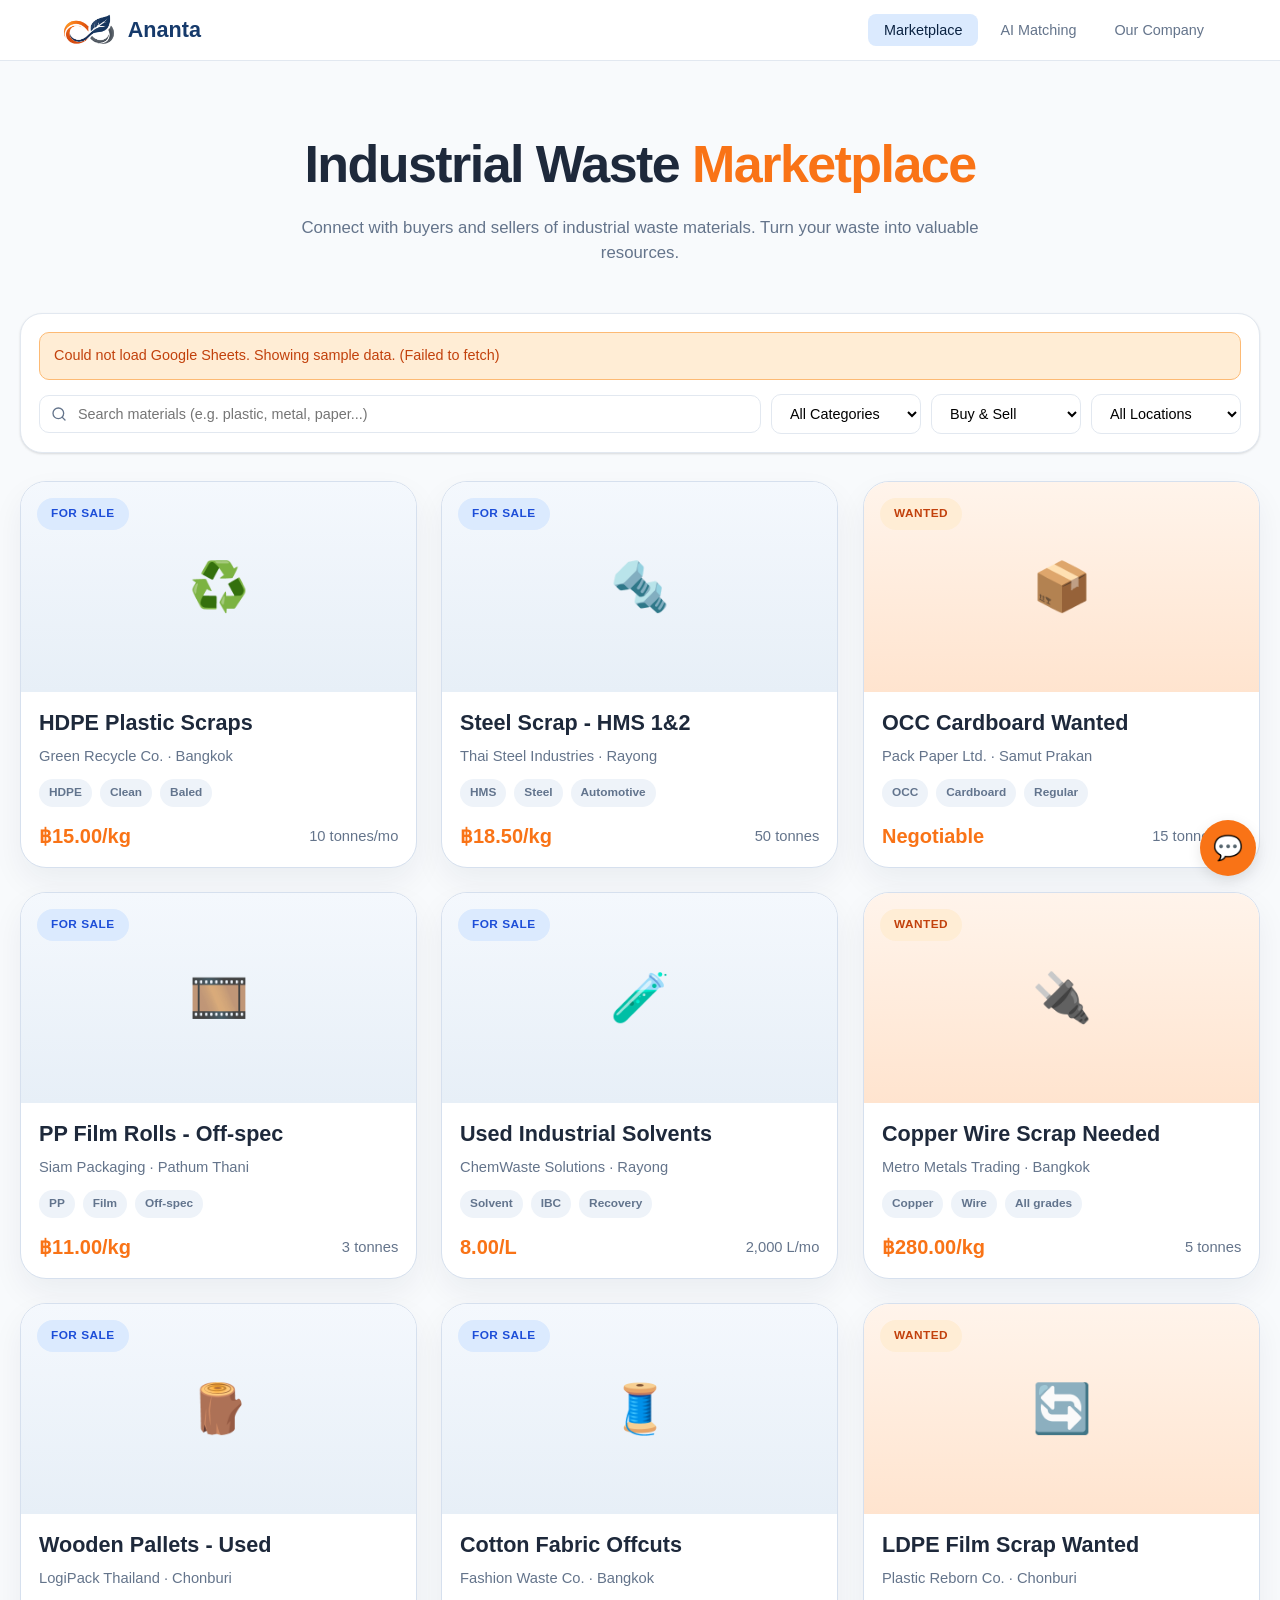
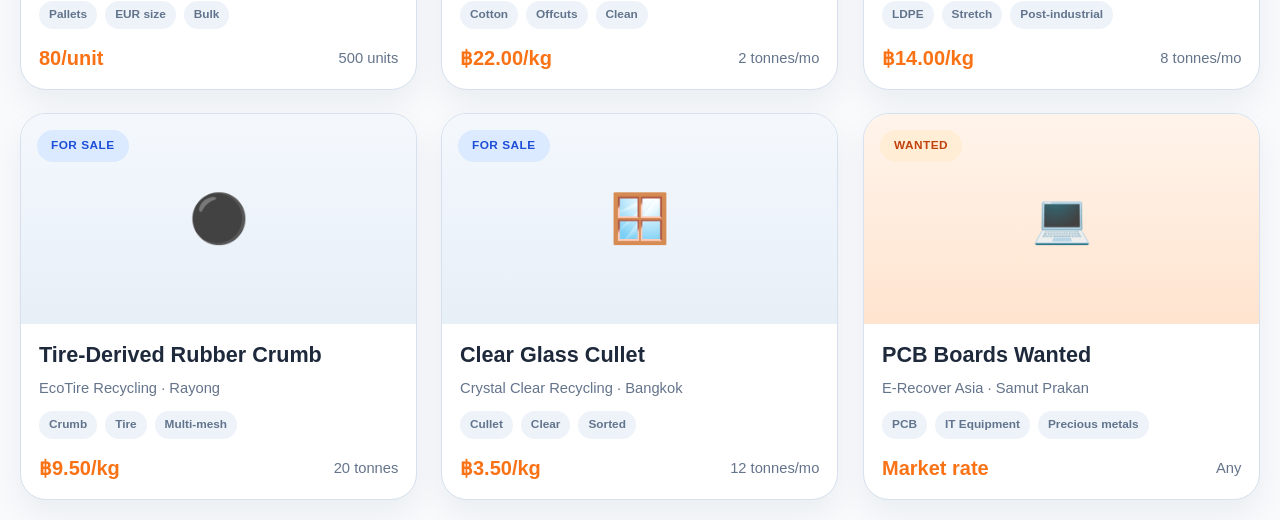
==== index.html @ e64e761b "Add files via upload" ====
<!DOCTYPE html>
<html lang="en">
<head>
<meta charset="UTF-8">
<meta name="viewport" content="width=device-width, initial-scale=1.0">
<title>Ananta — Industrial Waste Marketplace</title>
<style>
  :root {
    --primary: #163a6b;
    --primary-dark: #0b2342;
    --primary-light: #dbeafe;
    --accent: #f97316;
    --accent-dark: #c2410c;
    --accent-light: #ffedd5;
    --bg: #f8fafc;
    --card-bg: #ffffff;
    --text: #1e293b;
    --text-light: #64748b;
    --border: #e2e8f0;
    --radius: 10px;
    --shadow: 0 1px 3px rgba(0,0,0,.08), 0 1px 2px rgba(0,0,0,.06);
    --shadow-lg: 0 4px 14px rgba(0,0,0,.1);
  }
  *, *::before, *::after { box-sizing: border-box; margin: 0; padding: 0; }
  body { font-family: -apple-system, BlinkMacSystemFont, 'Segoe UI', Roboto, sans-serif; background: var(--bg); color: var(--text); line-height: 1.5; }

  /* NAV */
  nav { background: #fff; border-bottom: 1px solid var(--border); position: sticky; top: 0; z-index: 100; }
  .nav-inner { max-width: 1200px; margin: auto; display: flex; align-items: center; justify-content: space-between; padding: 0 20px; height: 60px; }
  .logo { cursor: pointer; display: flex; align-items: center; gap: 10px; color: var(--primary); }
  .logo img { height: 40px; width: auto; display: block; }
  .logo span { font-weight: 800; font-size: 1.35rem; line-height: 1; }
  .nav-links { display: flex; gap: 6px; }
  .nav-links button { background: none; border: none; padding: 8px 16px; font-size: .9rem; cursor: pointer; border-radius: 8px; color: var(--text-light); font-weight: 500; transition: background .2s, color .2s; }
  .nav-links button:hover, .nav-links button.active { background: var(--primary-light); color: var(--primary-dark); }
  .btn { padding: 8px 18px; border-radius: 8px; border: none; cursor: pointer; font-size: .875rem; font-weight: 600; transition: background .2s; }
  .btn-outline { background: #fff; border: 1.5px solid var(--primary); color: var(--primary); }
  .btn-outline:hover { background: var(--primary-light); }
  .btn-primary { background: var(--accent); color: #fff; }
  .btn-primary:hover { background: var(--accent-dark); }
  .btn-sm { padding: 6px 14px; font-size: .8rem; }

  /* PAGES */
  .page { display: none; max-width: 1200px; margin: auto; padding: 20px; }
  .page.active { display: block; }
  #page-marketplace, #page-detail { max-width: 1360px; }

  /* HERO */
  .hero { padding: 44px 0 24px; }
  .hero h1 { font-size: 3.25rem; font-weight: 800; margin-bottom: 12px; text-align: center; letter-spacing: -.03em; }
  .hero h1 span { color: var(--accent); }
  .hero p { color: var(--text-light); max-width: 720px; margin: 0 auto 24px; font-size: 1.05rem; text-align: center; }
  /* FILTERS */
  .filters { display: flex; gap: 10px; flex-wrap: wrap; margin-bottom: 28px; align-items: center; padding: 18px; background: #fff; border: 1px solid var(--border); border-radius: 22px; box-shadow: var(--shadow); }
  .search-box { flex: 1; min-width: 220px; position: relative; }
  .search-box input { width: 100%; padding: 10px 14px 10px 38px; border: 1.5px solid var(--border); border-radius: var(--radius); font-size: .9rem; outline: none; transition: border-color .2s; }
  .search-box input:focus { border-color: var(--primary); }
  .search-box svg { position: absolute; left: 12px; top: 50%; transform: translateY(-50%); color: var(--text-light); width: 16px; height: 16px; }
  .filter-select { padding: 10px 14px; border: 1.5px solid var(--border); border-radius: var(--radius); font-size: .9rem; outline: none; background: #fff; cursor: pointer; min-width: 150px; }
  .filter-select:focus { border-color: var(--primary); }

  /* LISTINGS GRID */
  .listings-grid { display: grid; grid-template-columns: repeat(auto-fill, minmax(320px, 1fr)); gap: 24px; }
  .listing-card { background: var(--card-bg); border: 1px solid #d6e0ee; border-radius: 26px; overflow: hidden; transition: box-shadow .25s, transform .25s, border-color .25s; cursor: pointer; contain: layout style paint; box-shadow: 0 14px 32px rgba(11,35,66,.06); }
  .listing-card:hover { box-shadow: 0 22px 48px rgba(11,35,66,.12); transform: translateY(-4px); border-color: #bfd2ea; }
  .card-img { height: 210px; background: linear-gradient(180deg, #f4f8fd, #eaf1f8); display: flex; align-items: center; justify-content: center; font-size: 3rem; position: relative; }
  .card-badge { position: absolute; top: 16px; left: 16px; padding: 7px 14px; border-radius: 999px; font-size: .74rem; font-weight: 800; letter-spacing: .04em; text-transform: uppercase; }
  .badge-sell { background: #dbeafe; color: #1d4ed8; }
  .badge-buy { background: var(--accent-light); color: var(--accent-dark); }
  .card-body { padding: 18px 18px 16px; }
  .card-body h3 { font-size: 1.35rem; font-weight: 800; margin-bottom: 8px; line-height: 1.25; }
  .card-meta { font-size: .92rem; color: var(--text-light); margin-bottom: 12px; line-height: 1.5; }
  .card-tags { display: flex; gap: 8px; flex-wrap: wrap; margin-bottom: 14px; }
  .tag { padding: 5px 10px; background: #eef3f9; border-radius: 999px; font-size: .74rem; color: #62748d; font-weight: 700; }
  .card-footer { display: flex; justify-content: space-between; align-items: center; }
  .card-price { font-weight: 800; color: var(--accent); font-size: 1.25rem; }
  .card-qty { font-size: .92rem; color: var(--text-light); }

  /* MARKETPLACE DETAIL PAGE */
  .marketplace-detail-page { max-width: 1360px; margin: 0 auto; padding: 18px 8px 48px; }
  .detail-back-link { display: inline-flex; align-items: center; gap: 8px; background: none; border: none; color: var(--primary); font-size: .95rem; font-weight: 700; cursor: pointer; margin-bottom: 22px; }
  .detail-shell { display: grid; grid-template-columns: minmax(0, 1.65fr) minmax(320px, .9fr); gap: 42px; align-items: start; }
  .detail-main { background: #fff; border-radius: 32px; padding: 36px; border: 1px solid #e4edf7; box-shadow: 0 24px 60px rgba(11,35,66,.08); }
  .detail-save-row { display: flex; align-items: center; justify-content: space-between; gap: 16px; margin-bottom: 28px; color: var(--text-light); }
  .detail-save-row button { background: none; border: none; color: var(--text-light); font-size: .98rem; cursor: pointer; }
  .detail-head { display: flex; align-items: flex-start; justify-content: space-between; gap: 20px; margin-bottom: 26px; }
  .detail-head-copy h1 { font-size: 2.45rem; line-height: 1.08; letter-spacing: -.03em; margin-bottom: 10px; }
  .detail-lead { font-size: 1.04rem; color: #334155; max-width: 800px; margin-bottom: 14px; line-height: 1.7; }
  .detail-submeta { color: var(--text-light); font-size: .96rem; display: flex; gap: 12px; flex-wrap: wrap; }
  .detail-emoji { width: 92px; height: 92px; border-radius: 28px; display: flex; align-items: center; justify-content: center; font-size: 3rem; background: linear-gradient(180deg, #f6f9fd, #e8eef6); border: 1px solid #dbe6f2; flex-shrink: 0; }
  .detail-facts-top { display: grid; grid-template-columns: repeat(2, minmax(0, 1fr)); gap: 28px 36px; margin-bottom: 24px; }
  .detail-fact h4 { font-size: .84rem; letter-spacing: .08em; text-transform: uppercase; color: var(--accent); margin-bottom: 8px; }
  .detail-fact p { font-size: 1.15rem; font-weight: 700; color: #143255; }
  .detail-spec-list { border-top: 1px dashed #bfd2ea; }
  .detail-spec-grid { display: grid; grid-template-columns: repeat(2, minmax(0, 1fr)); gap: 0 30px; padding: 28px 0; border-bottom: 1px dashed #bfd2ea; }
  .detail-spec-item strong { display: block; font-size: .82rem; letter-spacing: .08em; text-transform: uppercase; color: var(--accent); margin-bottom: 8px; }
  .detail-spec-item span { display: block; font-size: 1.02rem; line-height: 1.55; color: #143255; }
  .detail-side { position: sticky; top: 88px; }
  .detail-company-card { background: #fff; border-radius: 30px; padding: 28px; border: 1px solid #e4edf7; box-shadow: 0 18px 50px rgba(11,35,66,.08); }
  .detail-company-top { display: flex; align-items: center; gap: 16px; margin-bottom: 20px; }
  .detail-company-avatar { width: 72px; height: 72px; border-radius: 50%; background: linear-gradient(135deg, #dbeafe, #ffedd5); display: flex; align-items: center; justify-content: center; color: var(--primary-dark); font-size: 1.35rem; font-weight: 800; }
  .detail-company-copy h3 { font-size: 1.85rem; line-height: 1.1; color: var(--primary); margin-bottom: 6px; }
  .detail-company-rating { color: #fb923c; letter-spacing: .2em; font-size: .95rem; }
  .detail-company-divider { border: none; border-top: 1px dashed #d8e3ee; margin: 22px 0; }
  .detail-company-card .btn { width: 100%; justify-content: center; }
  .detail-side-stack { display: grid; gap: 12px; }
  .detail-contact-note { color: var(--text-light); font-size: .9rem; line-height: 1.6; }

  /* DETAIL MODAL */
  .modal-overlay { display: none; position: fixed; inset: 0; background: rgba(0,0,0,.45); z-index: 200; align-items: center; justify-content: center; padding: 20px; }
  .modal-overlay.show { display: flex; }
  .modal { background: #fff; border-radius: 14px; max-width: 600px; width: 100%; max-height: 85vh; overflow-y: auto; padding: 28px; position: relative; }
  .modal-close { position: absolute; top: 14px; right: 14px; background: none; border: none; font-size: 1.4rem; cursor: pointer; color: var(--text-light); }
  .modal h2 { font-size: 1.3rem; margin-bottom: 6px; }
  .modal .detail-meta { color: var(--text-light); font-size: .85rem; margin-bottom: 16px; }
  .modal .detail-section { margin-bottom: 14px; }
  .modal .detail-section h4 { font-size: .85rem; color: var(--text-light); text-transform: uppercase; letter-spacing: .5px; margin-bottom: 4px; }
  .modal .detail-section p { font-size: .95rem; }
  .modal .detail-actions { display: flex; gap: 10px; margin-top: 18px; }

  /* ADD LISTING MODAL */
  .form-group { margin-bottom: 14px; }
  .form-group label { display: block; font-size: .85rem; font-weight: 600; margin-bottom: 4px; }
  .form-group input, .form-group select, .form-group textarea { width: 100%; padding: 9px 12px; border: 1.5px solid var(--border); border-radius: 8px; font-size: .9rem; outline: none; font-family: inherit; }
  .form-group textarea { resize: vertical; min-height: 80px; }
  .form-group input:focus, .form-group select:focus, .form-group textarea:focus { border-color: var(--primary); }
  .form-row { display: grid; grid-template-columns: 1fr 1fr; gap: 12px; }

  /* CHATBOT */
  .chat-container { display: flex; flex-direction: column; height: calc(100vh - 120px); max-width: 800px; margin: auto; }
  .chat-header { text-align: center; padding: 20px 0 10px; }
  .chat-header h2 { font-size: 1.4rem; }
  .chat-header p { color: var(--text-light); font-size: .9rem; }
  .n8n-status { display: inline-flex; align-items: center; gap: 6px; margin-top: 8px; padding: 4px 12px; border-radius: 20px; font-size: .75rem; font-weight: 600; }
  .n8n-status.connected { background: #eff6ff; color: #1d4ed8; }
  .n8n-status.disconnected { background: #ffedd5; color: var(--accent-dark); }
  .n8n-status.local { background: #eff6ff; color: #1d4ed8; }
  .n8n-status-dot { width: 8px; height: 8px; border-radius: 50%; }
  .n8n-status.connected .n8n-status-dot { background: #1d4ed8; }
  .n8n-status.disconnected .n8n-status-dot { background: var(--accent); }
  .n8n-status.local .n8n-status-dot { background: #3b82f6; }
  .chat-messages { flex: 1; overflow-y: auto; padding: 16px 0; display: flex; flex-direction: column; gap: 12px; }
  .msg { max-width: 78%; padding: 12px 16px; border-radius: 16px; font-size: .9rem; line-height: 1.55; }
  .msg-bot { background: #f1f5f9; align-self: flex-start; border-bottom-left-radius: 4px; }
  .msg-user { background: var(--primary); color: #fff; align-self: flex-end; border-bottom-right-radius: 4px; }
  .msg-bot .match-card { background: #fff; border: 1px solid var(--border); border-radius: 10px; padding: 12px; margin-top: 8px; }
  .msg-bot .match-card h4 { font-size: .88rem; margin-bottom: 4px; }
  .msg-bot .match-card p { font-size: .8rem; color: var(--text-light); margin: 0; }
  .chat-input-row { display: flex; gap: 10px; padding: 12px 0; }
  .chat-input-row input { flex: 1; padding: 12px 16px; border: 1.5px solid var(--border); border-radius: 25px; font-size: .9rem; outline: none; }
  .chat-input-row input:focus { border-color: var(--primary); }
  .chat-input-row button { padding: 12px 20px; border-radius: 25px; }
  .typing-indicator { display: none; align-self: flex-start; padding: 10px 16px; }
  .typing-indicator span { display: inline-block; width: 8px; height: 8px; border-radius: 50%; background: #94a3b8; margin: 0 2px; animation: bounce .6s infinite alternate; }
  .typing-indicator span:nth-child(2) { animation-delay: .2s; }
  .typing-indicator span:nth-child(3) { animation-delay: .4s; }
  @keyframes bounce { to { transform: translateY(-6px); opacity: .4; } }

  /* COMPANY PAGE */
  .company-hero { text-align: center; padding: 48px 20px 32px; }
  .company-hero h1 { font-size: 2rem; font-weight: 800; }
  .company-hero p { color: var(--text-light); max-width: 600px; margin: 12px auto 0; font-size: 1.05rem; }
  .company-grid { display: grid; grid-template-columns: repeat(auto-fit, minmax(300px, 1fr)); gap: 20px; margin-top: 30px; }
  .company-card { background: var(--card-bg); border: 1px solid var(--border); border-radius: var(--radius); padding: 24px; }
  .company-card h3 { display: flex; align-items: center; gap: 8px; font-size: 1.05rem; margin-bottom: 8px; }
  .company-card p { color: var(--text-light); font-size: .9rem; }
  .company-section-title { text-align: center; margin-top: 40px; margin-bottom: 4px; }
  .company-visual-card { margin-top: 20px; background: var(--card-bg); border: 1px solid var(--border); border-radius: 24px; padding: 18px; box-shadow: var(--shadow); overflow: hidden; }
  .company-visual-card img { display: block; width: 100%; height: auto; border-radius: 16px; }
  .team-grid { display: grid; grid-template-columns: repeat(auto-fill, minmax(200px, 1fr)); gap: 18px; margin-top: 20px; }
  .team-member { text-align: center; background: var(--card-bg); border: 1px solid var(--border); border-radius: var(--radius); padding: 24px 16px; }
  .team-avatar { width: 64px; height: 64px; border-radius: 50%; background: var(--accent-light); display: flex; align-items: center; justify-content: center; margin: 0 auto 10px; font-size: 1.4rem; font-weight: 700; color: var(--accent-dark); }
  .team-member h4 { font-size: .95rem; }
  .team-member p { font-size: .8rem; color: var(--text-light); }

  /* CONTACT PAGE */
  .contact-page { max-width: 920px; margin: 0 auto; }
  .contact-back { display: inline-flex; align-items: center; gap: 8px; margin-bottom: 18px; color: var(--primary-dark); font-weight: 600; cursor: pointer; background: none; border: none; padding: 0; }
  .contact-layout { display: grid; grid-template-columns: 320px 1fr; gap: 20px; }
  .contact-panel { background: var(--card-bg); border: 1px solid var(--border); border-radius: var(--radius); padding: 24px; box-shadow: var(--shadow); }
  .contact-panel h2 { font-size: 1.45rem; margin-bottom: 8px; }
  .contact-panel p { color: var(--text-light); }
  .contact-kicker { color: var(--primary-dark); font-size: .8rem; font-weight: 700; text-transform: uppercase; letter-spacing: .08em; margin-bottom: 8px; }
  .contact-summary { display: grid; gap: 12px; margin-top: 18px; }
  .contact-summary-item { padding: 12px 14px; border-radius: 10px; background: #f8fafc; border: 1px solid var(--border); }
  .contact-summary-item strong { display: block; font-size: .78rem; text-transform: uppercase; letter-spacing: .04em; color: var(--text-light); margin-bottom: 4px; }
  .contact-form-actions { display: flex; gap: 10px; margin-top: 8px; }

  /* FLOATING CHAT BUTTON */
  .chat-fab { position: fixed; bottom: 24px; right: 24px; width: 56px; height: 56px; border-radius: 50%; background: var(--accent); color: #fff; border: none; cursor: pointer; box-shadow: var(--shadow-lg); display: flex; align-items: center; justify-content: center; font-size: 1.5rem; z-index: 90; transition: background .2s, transform .2s; }
  .chat-fab:hover { background: var(--accent-dark); transform: scale(1.05); }
  .chat-fab.hidden { display: none; }

  /* RESPONSIVE */
  @media (max-width: 640px) {
    .hero h1 { font-size: 2rem; }
    .nav-links { display: none; }
    .listings-grid { grid-template-columns: 1fr; }
    .form-row { grid-template-columns: 1fr; }
    .contact-layout { grid-template-columns: 1fr; }
    .detail-facts-top, .detail-spec-grid { grid-template-columns: 1fr; }
    .detail-main { padding: 24px; border-radius: 24px; }
    .detail-head { flex-direction: column-reverse; }
    .detail-company-copy h3 { font-size: 1.55rem; }
  }

  @media (max-width: 980px) {
    .detail-shell { grid-template-columns: 1fr; }
    .detail-side { position: static; }
  }

  /* EMPTY STATE */
  .empty-state { text-align: center; padding: 60px 20px; color: var(--text-light); }
  .empty-state svg { width: 64px; height: 64px; margin-bottom: 16px; opacity: .4; }
  .empty-state h3 { color: var(--text); margin-bottom: 6px; }

  /* TOAST */
  .toast { position: fixed; bottom: 24px; left: 50%; transform: translateX(-50%) translateY(80px); background: #1e293b; color: #fff; padding: 12px 24px; border-radius: 10px; font-size: .9rem; z-index: 300; opacity: 0; transition: transform .3s, opacity .3s; pointer-events: none; }
  .toast.show { transform: translateX(-50%) translateY(0); opacity: 1; }
  .data-status { width: 100%; margin: 0 0 4px; padding: 12px 14px; border-radius: 10px; font-size: .9rem; border: 1px solid var(--border); background: #fff; color: var(--text-light); }
  .data-status.loading { background: #eff6ff; color: #1d4ed8; border-color: #bfdbfe; }
  .data-status.success { background: #eff6ff; color: #1d4ed8; border-color: #bfdbfe; }
  .data-status.error { background: #ffedd5; color: var(--accent-dark); border-color: #fdba74; }
</style>
</head>
<body>

<!-- NAV -->
<nav>
  <div class="nav-inner">
    <div class="logo" data-nav="marketplace">
      <img src="Logo_Ananta.png" alt="Ananta logo">
      <span>Ananta</span>
    </div>
    <div class="nav-links">
      <button class="active" data-nav="marketplace">Marketplace</button>
      <button data-nav="chatbot">AI Matching</button>
      <button data-nav="company">Our Company</button>
    </div>
  </div>
</nav>

<!-- ===== MARKETPLACE PAGE ===== -->
<div id="page-marketplace" class="page active">
  <div class="hero">
    <h1>Industrial Waste <span>Marketplace</span></h1>
    <p>Connect with buyers and sellers of industrial waste materials. Turn your waste into valuable resources.</p>
  </div>

  <div class="filters">
    <div id="dataStatus" class="data-status loading">Loading listings from Google Sheets...</div>
    <div class="search-box">
      <svg viewBox="0 0 24 24" fill="none" stroke="currentColor" stroke-width="2" stroke-linecap="round"><circle cx="11" cy="11" r="8"/><path d="M21 21l-4.35-4.35"/></svg>
      <input type="text" id="searchInput" placeholder="Search materials (e.g. plastic, metal, paper...)">
    </div>
    <select class="filter-select" id="categoryFilter">
      <option value="">All Categories</option>
    </select>
    <select class="filter-select" id="typeFilter">
      <option value="">Buy & Sell</option>
      <option value="sell">For Sale</option>
      <option value="buy">Wanted</option>
    </select>
    <select class="filter-select" id="locationFilter">
      <option value="">All Locations</option>
      <option value="Bangkok">Bangkok</option>
      <option value="Chonburi">Chonburi</option>
      <option value="Rayong">Rayong</option>
      <option value="Samut Prakan">Samut Prakan</option>
      <option value="Pathum Thani">Pathum Thani</option>
    </select>
  </div>

  <div id="listingsGrid" class="listings-grid"></div>
  <div id="emptyState" class="empty-state" style="display:none;">
    <svg viewBox="0 0 24 24" fill="none" stroke="currentColor" stroke-width="1.5"><circle cx="11" cy="11" r="8"/><path d="M21 21l-4.35-4.35"/></svg>
    <h3>No listings found</h3>
    <p>Try adjusting your filters or search terms.</p>
  </div>
</div>

<!-- ===== MARKETPLACE DETAIL PAGE ===== -->
<div id="page-detail" class="page">
  <div id="marketplaceDetailPage" class="marketplace-detail-page"></div>
</div>

<!-- ===== CHATBOT / AI MATCHING PAGE ===== -->
<div id="page-chatbot" class="page">
  <div class="chat-container">
    <div class="chat-header">
      <h2>AI Matching Assistant</h2>
      <div id="n8nStatus" class="n8n-status local">
        <span class="n8n-status-dot"></span>
        <span id="n8nStatusText">n8n Not Connected</span>
      </div>
    </div>
    <div class="chat-messages" id="chatMessages"></div>
    <div class="chat-input-row">
      <input type="text" id="chatInput" placeholder="Type your message...">
      <button class="btn btn-primary" id="btnSendChat">Send</button>
    </div>
  </div>
</div>

<!-- ===== COMPANY PAGE ===== -->
<div id="page-company" class="page">
  <div class="company-hero">
    <h1>About Ananta</h1>
    <p>We're building the largest industrial waste marketplace, connecting businesses to turn waste into resources through AI-powered matching.</p>
  </div>

  <div class="company-grid">
    <div class="company-card">
      <h3>🎯 Our Mission</h3>
      <p>At Ananta, our mission is to transform industrial waste into valuable, trusted resources by connecting waste-generating companies with businesses that can reuse them. Through AI-powered matching, traceable data, and transparent pricing, we enable efficient material circulation, reduce environmental impact, and support ESG-driven supply chains. We believe waste is not a liability, but an untapped asset that can drive both economic value and sustainability for industries worldwide.</p>
    </div>
  </div>

  <h2 class="company-section-title">What we do?</h2>
  <div class="company-visual-card">
    <img src="What_we_do.png" alt="Ananta process connecting supply and demand companies through industrial waste reuse">
  </div>

  <h2 class="company-section-title">Our Team</h2>
  <div class="team-grid">
    <div class="team-member"><div class="team-avatar">LB</div><h4>Lavita B.</h4><p>Co-Founder</p></div>
    <div class="team-member"><div class="team-avatar">SS</div><h4>Sorawee S.</h4><p>Co-Founder</p></div>
    <div class="team-member"><div class="team-avatar">SL</div><h4>Siraphat L.</h4><p>Co-Founder</p></div>
    <div class="team-member"><div class="team-avatar">PP</div><h4>Pimpansa P.</h4><p>Co-Founder</p></div>
    <div class="team-member"><div class="team-avatar">GP</div><h4>Ganogpol P.</h4><p>Co-Founder</p></div>
  </div>
    </div>
  </div>
</div>

<!-- ===== CONTACT SELLER PAGE ===== -->
<div id="page-contact" class="page">
  <div class="contact-page">
    <button class="contact-back" type="button" data-nav="marketplace">← Back to marketplace</button>
    <div class="contact-layout">
      <div class="contact-panel">
        <div class="contact-kicker">Seller Contact</div>
        <h2 id="contactSellerName">Seller Name</h2>
        <p>Send a direct inquiry about this listing. The seller will receive your contact details and message.</p>
        <div class="contact-summary">
          <div class="contact-summary-item">
            <strong>Listing</strong>
            <span id="contactListingTitle">-</span>
          </div>
          <div class="contact-summary-item">
            <strong>Location</strong>
            <span id="contactListingLocation">-</span>
          </div>
          <div class="contact-summary-item">
            <strong>Quantity</strong>
            <span id="contactListingQty">-</span>
          </div>
          <div class="contact-summary-item">
            <strong>Price</strong>
            <span id="contactListingPrice">-</span>
          </div>
        </div>
      </div>

      <div class="contact-panel">
        <h2>Contact Seller</h2>
        <p style="margin-bottom:18px;">Introduce your company and include the details the seller needs to respond quickly.</p>
        <form id="contactSellerForm">
          <div class="form-row">
            <div class="form-group">
              <label>Your Name</label>
              <input type="text" id="contactBuyerName" placeholder="Your full name" required>
            </div>
            <div class="form-group">
              <label>Company</label>
              <input type="text" id="contactBuyerCompany" placeholder="Your company name" required>
            </div>
          </div>
          <div class="form-row">
            <div class="form-group">
              <label>Email</label>
              <input type="email" id="contactBuyerEmail" placeholder="name@company.com" required>
            </div>
            <div class="form-group">
              <label>Phone</label>
              <input type="tel" id="contactBuyerPhone" placeholder="+66 xx xxx xxxx" required>
            </div>
          </div>
          <div class="form-group">
            <label>Message</label>
            <textarea id="contactMessage" placeholder="I'm interested in this material and would like to discuss availability, specs, and delivery." required></textarea>
          </div>
          <div class="contact-form-actions">
            <button type="submit" class="btn btn-primary" style="flex:1;">Send Inquiry</button>
            <button type="button" class="btn btn-outline" data-nav="marketplace">Cancel</button>
          </div>
        </form>
      </div>
    </div>
  </div>
</div>

<!-- DETAIL MODAL -->
<div class="modal-overlay" id="detailModal">
  <div class="modal">
    <button class="modal-close" data-close="detailModal">&times;</button>
    <div id="detailContent"></div>
  </div>
</div>

<!-- ADD LISTING MODAL -->
<div class="modal-overlay" id="addModal">
  <div class="modal">
    <button class="modal-close" data-close="addModal">&times;</button>
    <h2>Add New Listing</h2>
    <p style="color:var(--text-light); margin-bottom:18px; font-size:.9rem;">Post your material for sale or create a buy request.</p>
    <form id="addListingForm">
      <div class="form-row">
        <div class="form-group">
          <label>Listing Type</label>
          <select id="addType" required><option value="sell">For Sale</option><option value="buy">Wanted / Buy Request</option></select>
        </div>
        <div class="form-group">
          <label>Category</label>
          <select id="addCategory" required></select>
        </div>
      </div>
      <div class="form-group">
        <label>Material Name</label>
        <input type="text" id="addTitle" placeholder="e.g. HDPE Plastic Scraps" required>
      </div>
      <div class="form-group">
        <label>Description</label>
        <textarea id="addDesc" placeholder="Describe the material, condition, and any specifications..."></textarea>
      </div>
      <div class="form-row">
        <div class="form-group">
          <label>Quantity</label>
          <input type="text" id="addQty" placeholder="e.g. 5 tonnes/month" required>
        </div>
        <div class="form-group">
          <label>Price (THB/kg)</label>
          <input type="text" id="addPrice" placeholder="e.g. 12.50 or Negotiable">
        </div>
      </div>
      <div class="form-row">
        <div class="form-group">
          <label>Location</label>
          <select id="addLocation">
            <option value="Bangkok">Bangkok</option><option value="Chonburi">Chonburi</option><option value="Rayong">Rayong</option>
            <option value="Samut Prakan">Samut Prakan</option><option value="Pathum Thani">Pathum Thani</option>
          </select>
        </div>
        <div class="form-group">
          <label>Company Name</label>
          <input type="text" id="addCompany" placeholder="Your company name" required>
        </div>
      </div>
      <div style="display:flex; gap:10px; margin-top:8px;">
        <button type="submit" class="btn btn-primary" style="flex:1;">Post Listing</button>
        <button type="button" class="btn btn-outline" data-close="addModal">Cancel</button>
      </div>
    </form>
  </div>
</div>

<!-- FLOATING CHAT BUTTON -->
<button class="chat-fab" id="chatFab" data-nav="chatbot" title="AI Matching">💬</button>

<!-- TOAST -->
<div class="toast" id="toast"></div>

<script>
// ============================================================
// CONFIG — ตั้งค่าทั้งหมดอยู่ที่นี่
// ============================================================
const CONFIG = {
  // Google Sheets
  googleSheet: {
    enabled: true,
    sheetId: '1jKRKO6ylswrNf6NrEPSFZ4EgZpqT4RxGtTLbPyDrMlg',
    gid: '',
    sheetName: 'Use',
  },

  // ============================================================
  // n8n WEBHOOK CONFIG — ใส่ URL ของ n8n webhook ที่นี่
  // ============================================================
  // วิธีเชื่อมต่อ:
  // 1. สร้าง Workflow ใน n8n
  // 2. เพิ่ม Webhook node เป็น trigger (method: POST)
  // 3. เชื่อมต่อกับ AI Agent node (เช่น OpenAI, Claude, หรือ custom logic)
  // 4. ให้ AI Agent ส่ง response กลับมาในรูปแบบ JSON:
  //    {
  //      "reply": "ข้อความตอบกลับ (รองรับ HTML)",
  //      "matches": [
  //        { "title": "...", "company": "...", "location": "...", "qty": "...", "price": "...", "emoji": "..." }
  //      ],
  //      "intent": "sell|buy|info",
  //      "confidence": 0.95
  //    }
  // 5. Copy Production URL มาใส่ด้านล่าง
  //
  // Webhook จะรับ POST body:
  //    {
  //      "message": "ข้อความจากผู้ใช้",
  //      "sessionId": "unique-session-id",
  //      "context": {
  //        "listings": [...],  // รายการ listings ปัจจุบัน
  //        "timestamp": "ISO date"
  //      }
  //    }
  n8n: {
    enabled: true,                                        // เปิดใช้งาน n8n webhook
    webhookUrl: 'https://drivy.app.n8n.cloud/webhook-test/5d011aae-5553-4e7b-9456-5d170cb63ee3',
    timeout: 15000,                                       // timeout (ms)
    retries: 1,                                           // จำนวนครั้งที่ retry
    sendListingsContext: true,                             // ส่ง listings ไปด้วยเพื่อให้ AI วิเคราะห์
  },

  debounceMs: 250,
};

// ============================================================
// DOM CACHE — cache element references
// ============================================================
const DOM = {};
function cacheDOM() {
  DOM.listingsGrid = document.getElementById('listingsGrid');
  DOM.emptyState = document.getElementById('emptyState');
  DOM.marketplaceDetailPage = document.getElementById('marketplaceDetailPage');
  DOM.searchInput = document.getElementById('searchInput');
  DOM.categoryFilter = document.getElementById('categoryFilter');
  DOM.typeFilter = document.getElementById('typeFilter');
  DOM.locationFilter = document.getElementById('locationFilter');
  DOM.dataStatus = document.getElementById('dataStatus');
  DOM.chatMessages = document.getElementById('chatMessages');
  DOM.chatInput = document.getElementById('chatInput');
  DOM.toast = document.getElementById('toast');
  DOM.detailModal = document.getElementById('detailModal');
  DOM.detailContent = document.getElementById('detailContent');
  DOM.addModal = document.getElementById('addModal');
  DOM.addCategory = document.getElementById('addCategory');
  DOM.chatFab = document.getElementById('chatFab');
  DOM.n8nStatus = document.getElementById('n8nStatus');
  DOM.n8nStatusText = document.getElementById('n8nStatusText');
}

// ============================================================
// UTILITIES
// ============================================================
function debounce(fn, ms) {
  let timer;
  return (...args) => { clearTimeout(timer); timer = setTimeout(() => fn(...args), ms); };
}

function showToast(msg) {
  DOM.toast.textContent = msg;
  DOM.toast.classList.add('show');
  setTimeout(() => DOM.toast.classList.remove('show'), 2500);
}

function formatPrice(price) {
  if (!price) return 'Negotiable';
  return /[/NM]/.test(price) ? price : '฿' + price + '/kg';
}

function formatLabel(value) {
  if (!value) return 'Not specified';
  return value;
}

function titleCase(value) {
  return String(value || '')
    .replace(/[_-]+/g, ' ')
    .replace(/\b\w/g, c => c.toUpperCase());
}

function escapeHtml(str) {
  const d = document.createElement('div');
  d.textContent = str;
  return d.innerHTML;
}

function generateSessionId() {
  return 'sess_' + Date.now().toString(36) + '_' + Math.random().toString(36).slice(2, 8);
}

// ============================================================
// DATA LAYER
// ============================================================
const CATEGORY_DEFINITIONS = [
  {
    value: 'plastic',
    label: 'Plastic',
    emoji: '♻️',
    aliases: ['plastic', 'plastics', 'polymer', 'polymers', 'pet', 'hdpe', 'ldpe', 'lldpe', 'pp', 'pe', 'pvc', 'abs', 'ps', 'resin', 'pellet', 'pellets']
  },
  {
    value: 'metal',
    label: 'Metal',
    emoji: '🔩',
    aliases: ['metal', 'metals', 'steel', 'iron', 'aluminum', 'aluminium', 'copper', 'brass', 'stainless', 'scrap metal']
  },
  {
    value: 'paper',
    label: 'Paper',
    emoji: '📦',
    aliases: ['paper', 'papers', 'cardboard', 'occ', 'kraft', 'carton']
  },
  {
    value: 'wood',
    label: 'Wood',
    emoji: '🪵',
    aliases: ['wood', 'wooden', 'pallet', 'pallets', 'timber']
  },
  {
    value: 'chemical',
    label: 'Chemical',
    emoji: '🧪',
    aliases: ['chemical', 'chemicals', 'solvent', 'solvents', 'sludge']
  },
  {
    value: 'textile',
    label: 'Textile',
    emoji: '🧵',
    aliases: ['textile', 'textiles', 'fabric', 'fabrics', 'cotton', 'yarn']
  },
  {
    value: 'rubber',
    label: 'Rubber',
    emoji: '⚫',
    aliases: ['rubber', 'tire', 'tires', 'tyre', 'tyres', 'crumb rubber']
  },
  {
    value: 'glass',
    label: 'Glass',
    emoji: '🪟',
    aliases: ['glass', 'cullet']
  },
  {
    value: 'electronic',
    label: 'E-Waste',
    emoji: '💻',
    aliases: ['electronic', 'electronics', 'e-waste', 'ewaste', 'pcb', 'circuit board']
  },
  {
    value: 'ppe',
    label: 'PPE',
    emoji: '🦺',
    aliases: ['ppe', 'personal protective equipment', 'mask', 'masks', 'glove', 'gloves', 'gown', 'gowns', 'helmet', 'helmets']
  }
];

const CATEGORY_EMOJIS = Object.fromEntries(CATEGORY_DEFINITIONS.map(category => [category.value, category.emoji]));
const CATEGORY_LABELS = Object.fromEntries(CATEGORY_DEFINITIONS.map(category => [category.value, category.label]));
const CATEGORY_ALIASES = Object.fromEntries(CATEGORY_DEFINITIONS.map(category => [category.value, category.aliases]));

const fallbackListings = [
  { id:1, type:'sell', category:'plastic', title:'HDPE Plastic Scraps', desc:'Clean HDPE blow-mold scrap from beverage containers. Consistent supply of 8-10 tonnes monthly. Color: mixed. Baled and ready for pickup.', qty:'10 tonnes/mo', price:'15.00', location:'Bangkok', company:'Green Recycle Co.', tags:['HDPE','Clean','Baled'], emoji:'♻️', date:'2026-03-22' },
  { id:2, type:'sell', category:'metal', title:'Steel Scrap - HMS 1&2', desc:'Heavy melting steel scrap, HMS 1 and HMS 2 grade. Sourced from automotive industry. Minimum order 20 tonnes.', qty:'50 tonnes', price:'18.50', location:'Rayong', company:'Thai Steel Industries', tags:['HMS','Steel','Automotive'], emoji:'🔩', date:'2026-03-21' },
  { id:3, type:'buy', category:'paper', title:'OCC Cardboard Wanted', desc:'Looking for regular supply of OCC (Old Corrugated Containers). Need at least 15 tonnes per month. Prefer baled.', qty:'15 tonnes/mo', price:'Negotiable', location:'Samut Prakan', company:'Pack Paper Ltd.', tags:['OCC','Cardboard','Regular'], emoji:'📦', date:'2026-03-20' },
  { id:4, type:'sell', category:'plastic', title:'PP Film Rolls - Off-spec', desc:'Off-specification PP film rolls from packaging line. Clear and printed mixed. Good for recycling into pellets.', qty:'3 tonnes', price:'11.00', location:'Pathum Thani', company:'Siam Packaging', tags:['PP','Film','Off-spec'], emoji:'🎞️', date:'2026-03-19' },
  { id:5, type:'sell', category:'chemical', title:'Used Industrial Solvents', desc:'Mixed industrial solvents from cleaning operations. Suitable for solvent recovery. Comes in IBC tanks.', qty:'2,000 L/mo', price:'8.00/L', location:'Rayong', company:'ChemWaste Solutions', tags:['Solvent','IBC','Recovery'], emoji:'🧪', date:'2026-03-18' },
  { id:6, type:'buy', category:'metal', title:'Copper Wire Scrap Needed', desc:'Seeking copper wire scrap, any grade. Bright copper preferred but insulated also acceptable. Competitive pricing offered.', qty:'5 tonnes', price:'280.00', location:'Bangkok', company:'Metro Metals Trading', tags:['Copper','Wire','All grades'], emoji:'🔌', date:'2026-03-17' },
  { id:7, type:'sell', category:'wood', title:'Wooden Pallets - Used', desc:'Standard EUR size wooden pallets in good condition. Some need minor repair. Available for immediate pickup.', qty:'500 units', price:'80/unit', location:'Chonburi', company:'LogiPack Thailand', tags:['Pallets','EUR size','Bulk'], emoji:'🪵', date:'2026-03-16' },
  { id:8, type:'sell', category:'textile', title:'Cotton Fabric Offcuts', desc:'Mixed color cotton fabric offcuts from garment manufacturing. Clean, no contamination. Suitable for wiping rags or fiber recovery.', qty:'2 tonnes/mo', price:'22.00', location:'Bangkok', company:'Fashion Waste Co.', tags:['Cotton','Offcuts','Clean'], emoji:'🧵', date:'2026-03-15' },
  { id:9, type:'buy', category:'plastic', title:'LDPE Film Scrap Wanted', desc:'Need regular supply of clean LDPE stretch film scrap. Post-industrial preferred. Will arrange collection.', qty:'8 tonnes/mo', price:'14.00', location:'Chonburi', company:'Plastic Reborn Co.', tags:['LDPE','Stretch','Post-industrial'], emoji:'🔄', date:'2026-03-15' },
  { id:10, type:'sell', category:'rubber', title:'Tire-Derived Rubber Crumb', desc:'Processed rubber crumb from end-of-life tires. Multiple mesh sizes available. Suitable for playground surfaces, asphalt modification.', qty:'20 tonnes', price:'9.50', location:'Rayong', company:'EcoTire Recycling', tags:['Crumb','Tire','Multi-mesh'], emoji:'⚫', date:'2026-03-14' },
  { id:11, type:'sell', category:'glass', title:'Clear Glass Cullet', desc:'Sorted clear glass cullet from bottle collection. Furnace-ready quality. Consistent monthly supply available.', qty:'12 tonnes/mo', price:'3.50', location:'Bangkok', company:'Crystal Clear Recycling', tags:['Cullet','Clear','Sorted'], emoji:'🪟', date:'2026-03-13' },
  { id:12, type:'buy', category:'electronic', title:'PCB Boards Wanted', desc:'Buying printed circuit boards from IT equipment. Any grade accepted. Competitive pricing based on precious metal content.', qty:'Any', price:'Market rate', location:'Samut Prakan', company:'E-Recover Asia', tags:['PCB','IT Equipment','Precious metals'], emoji:'💻', date:'2026-03-12' },
];

let listings = [...fallbackListings];
let selectedContactListing = null;

// ============================================================
// GOOGLE SHEETS PARSER
// ============================================================
function getCellValue(cell) {
  if (!cell) return '';
  return typeof cell.v === 'string' ? cell.v.trim() : String(cell.v ?? '').trim();
}

function normalizeHeaderName(header) {
  return header.toLowerCase().trim().replace(/[^a-z0-9]+/g, '_');
}

function pickField(row, aliases) {
  for (const alias of aliases) {
    if (row[alias] !== undefined && row[alias] !== '') return row[alias];
  }
  return '';
}

function normalizeTextForCategory(value) {
  return String(value || '').toLowerCase().replace(/[^a-z0-9]+/g, ' ').trim();
}

function categoryTextIncludesAlias(text, alias) {
  const normalizedText = ' ' + normalizeTextForCategory(text) + ' ';
  const normalizedAlias = normalizeTextForCategory(alias);
  if (!normalizedAlias) return false;
  return normalizedText.includes(' ' + normalizedAlias + ' ');
}

function renderCategoryOptions() {
  if (DOM.categoryFilter) {
    DOM.categoryFilter.innerHTML =
      '<option value="">All Categories</option>' +
      CATEGORY_DEFINITIONS.map(category => (
        '<option value="' + category.value + '">' + escapeHtml(category.label) + '</option>'
      )).join('');
  }

  if (DOM.addCategory) {
    DOM.addCategory.innerHTML = CATEGORY_DEFINITIONS.map(category => (
      '<option value="' + category.value + '">' + escapeHtml(category.label) + '</option>'
    )).join('');
    DOM.addCategory.value = CATEGORY_DEFINITIONS[0]?.value || '';
  }
}

function normalizeCategory(value, fallbackText = '') {
  const raw = [value, fallbackText].filter(Boolean).join(' ');
  if (!normalizeTextForCategory(raw)) return 'paper';
  for (const category of CATEGORY_DEFINITIONS) {
    if (category.aliases.some(alias => categoryTextIncludesAlias(raw, alias))) return category.value;
  }
  const compactValue = String(value || '').toLowerCase().trim().replace(/[^a-z]+/g, '');
  return CATEGORY_LABELS[compactValue] ? compactValue : 'paper';
}

function matchesSelectedCategory(listing, selectedCategory) {
  if (!selectedCategory) return true;
  const haystack = [
    listing.category,
    listing.subcategory,
    listing.materialType,
    listing.title,
    listing.desc,
    listing.tags.join(' ')
  ].filter(Boolean).join(' ');
  const aliases = CATEGORY_ALIASES[selectedCategory] || [selectedCategory];
  return aliases.some(alias => categoryTextIncludesAlias(haystack, alias));
}

function normalizeListing(row, index) {
  const title = pickField(row, ['title', 'material_name', 'material_type', 'name', 'listing_title']) || `Untitled Listing ${index + 1}`;
  const rawCategory = pickField(row, ['category', 'material_category', 'type_category']);
  const subcategory = pickField(row, ['subcategory', 'sub_category', 'polymer_type']);
  const materialType = pickField(row, ['material_type_detail', 'type_of_material', 'material_type']);
  const category = normalizeCategory(rawCategory, [subcategory, materialType, title].filter(Boolean).join(' '));
  const type = (pickField(row, ['type', 'listing_type', 'buy_sell']) || 'sell').toLowerCase() === 'buy' ? 'buy' : 'sell';
  const rawTags = pickField(row, ['tags', 'keywords']);
  const tags = rawTags ? rawTags.split(/[|,]/).map(t => t.trim()).filter(Boolean) : title.split(' ').slice(0, 3);

  return {
    id: Number(pickField(row, ['id', 'listing_id'])) || Date.now() + index,
    type, category, title, tags,
    desc: pickField(row, ['desc', 'description', 'details']) || 'No description provided.',
    qty: pickField(row, ['qty', 'quantity', 'quantity_kg', 'volume']) || 'Not specified',
    price: pickField(row, ['price', 'price_thb', 'unit_price']) || 'Negotiable',
    location: pickField(row, ['location', 'location_province', 'province', 'city']) || 'Not specified',
    company: pickField(row, ['company', 'company_name', 'seller', 'buyer']) || 'Unknown company',
    emoji: pickField(row, ['emoji', 'icon']) || CATEGORY_EMOJIS[category] || '📦',
    date: pickField(row, ['date', 'posted_date', 'created_at']) || new Date().toISOString().split('T')[0],
    frequency: pickField(row, ['frequency', 'supply_frequency', 'availability']),
    subcategory,
    materialType,
    materialOrigin: pickField(row, ['material_origin', 'origin']),
    productForm: pickField(row, ['possible_product_form', 'product_form', 'form']),
    packaging: pickField(row, ['possible_packaging', 'packaging']),
    contaminationLevel: pickField(row, ['contamination_level', 'contamination']),
    mfi: pickField(row, ['mfi', 'melt_flow_index']),
    processingMethods: pickField(row, ['processing_methods', 'processing_method', 'process_method']),
    email: pickField(row, ['email', 'contact_email']),
    phone: pickField(row, ['phone', 'contact_phone', 'telephone']),
    address: pickField(row, ['address', 'full_address', 'pickup_address']),
    website: pickField(row, ['website', 'company_website']),
    country: pickField(row, ['country']),
  };
}

function parseGoogleSheetResponse(rawText) {
  const jsonStart = rawText.indexOf('{');
  const jsonEnd = rawText.lastIndexOf('}');
  if (jsonStart === -1 || jsonEnd === -1) throw new Error('Invalid response');
  const parsed = JSON.parse(rawText.slice(jsonStart, jsonEnd + 1));
  const rows = parsed.table?.rows || [];
  const headers = (parsed.table?.cols || []).map(col => normalizeHeaderName(col.label || col.id || ''));

  return rows.map((row, index) => {
    const mapped = {};
    (row.c || []).forEach((cell, i) => {
      if (headers[i]) mapped[headers[i]] = getCellValue(cell);
    });
    return normalizeListing(mapped, index);
  }).filter(l => l.title);
}

function setDataStatus(message, state) {
  DOM.dataStatus.textContent = message;
  DOM.dataStatus.className = 'data-status ' + state;
}

async function loadListingsFromGoogleSheet() {
  const cfg = CONFIG.googleSheet;
  if (!cfg.enabled || cfg.sheetId === 'PUT_YOUR_GOOGLE_SHEET_ID_HERE') {
    setDataStatus('Google Sheets is not configured. Showing sample data.', 'error');
    renderListings(listings);
    return;
  }

  setDataStatus('Loading listings from Google Sheets...', 'loading');
  const params = new URLSearchParams({ tqx: 'out:json' });
  if (cfg.gid) params.set('gid', cfg.gid);
  else if (cfg.sheetName) params.set('sheet', cfg.sheetName);

  try {
    const res = await fetch(`https://docs.google.com/spreadsheets/d/${cfg.sheetId}/gviz/tq?${params}`);
    if (!res.ok) throw new Error('HTTP ' + res.status);
    const text = await res.text();
    const sheetListings = parseGoogleSheetResponse(text);
    if (!sheetListings.length) throw new Error('No rows found');

    listings = sheetListings;
    filterListings();
    setDataStatus(`Loaded ${listings.length} listings from Google Sheets.`, 'success');
  } catch (err) {
    listings = [...fallbackListings];
    filterListings();
    setDataStatus(`Could not load Google Sheets. Showing sample data. (${err.message})`, 'error');
  }
}

// ============================================================
// RENDER — ใช้ DocumentFragment เพื่อ performance
// ============================================================
function createListingCard(l) {
  const card = document.createElement('div');
  card.className = 'listing-card';
  card.dataset.id = l.id;
  const isSell = l.type === 'sell';
  card.innerHTML =
    '<div class="card-img" style="background:' + (isSell ? 'linear-gradient(180deg,#f4f8fd,#e7eff7)' : 'linear-gradient(180deg,#fff4eb,#ffe4cf)') + '">' +
      '<span>' + l.emoji + '</span>' +
      '<span class="card-badge ' + (isSell ? 'badge-sell' : 'badge-buy') + '">' + (isSell ? 'For Sale' : 'Wanted') + '</span>' +
    '</div>' +
    '<div class="card-body">' +
      '<h3>' + escapeHtml(l.title) + '</h3>' +
      '<div class="card-meta">' + escapeHtml(l.company) + ' · ' + escapeHtml(l.location) + '</div>' +
      '<div class="card-tags">' + l.tags.map(t => '<span class="tag">' + escapeHtml(t) + '</span>').join('') + '</div>' +
      '<div class="card-footer">' +
        '<span class="card-price">' + formatPrice(l.price) + '</span>' +
        '<span class="card-qty">' + escapeHtml(l.qty) + '</span>' +
      '</div>' +
    '</div>';
  return card;
}

function renderListings(data) {
  if (!data.length) {
    DOM.listingsGrid.innerHTML = '';
    DOM.emptyState.style.display = 'block';
    return;
  }
  DOM.emptyState.style.display = 'none';
  const frag = document.createDocumentFragment();
  for (let i = 0; i < data.length; i++) {
    frag.appendChild(createListingCard(data[i]));
  }
  DOM.listingsGrid.innerHTML = '';
  DOM.listingsGrid.appendChild(frag);
}

function filterListings() {
  const q = DOM.searchInput.value.toLowerCase();
  const cat = DOM.categoryFilter.value;
  const type = DOM.typeFilter.value;
  const loc = DOM.locationFilter.value;
  const filtered = listings.filter(l => {
    if (q && !l.title.toLowerCase().includes(q) && !l.desc.toLowerCase().includes(q) && !l.tags.join(' ').toLowerCase().includes(q)) return false;
    if (!matchesSelectedCategory(l, cat)) return false;
    if (type && l.type !== type) return false;
    if (loc && l.location !== loc) return false;
    return true;
  });
  renderListings(filtered);
}

const debouncedFilter = debounce(filterListings, CONFIG.debounceMs);

// ============================================================
// DETAIL MODAL
// ============================================================
function openDetail(id) {
  const l = listings.find(x => x.id === id);
  if (!l) return;
  const detailPairs = [
    ['Category', CATEGORY_LABELS[l.category] || titleCase(l.category)],
    ['Subcategory', l.subcategory],
    ['Material type', l.materialType],
    ['Material origin', l.materialOrigin],
    ['Possible product form', l.productForm],
    ['Possible packaging', l.packaging],
    ['Contamination level', l.contaminationLevel],
    ['MFI', l.mfi],
    ['Processing methods', l.processingMethods],
    ['Location', l.address || [l.location, l.country].filter(Boolean).join(', ')],
  ].filter(pair => pair[1]);

  const factPairs = [
    ['Price', formatPrice(l.price)],
    ['Total quantity', l.qty],
    ['Frequency', l.frequency],
  ].filter(pair => pair[1]);

  const companyInitials = l.company.split(' ').map(x => x[0]).join('').slice(0, 2).toUpperCase();
  DOM.marketplaceDetailPage.innerHTML =
    '<button class="detail-back-link" type="button" data-nav="marketplace">← Back to marketplace</button>' +
    '<div class="detail-shell">' +
      '<section class="detail-main">' +
        '<div class="detail-save-row">' +
          '<button type="button" data-toast="Saved to favorites">♡ Save</button>' +
          '<span class="card-badge ' + (l.type === 'sell' ? 'badge-sell' : 'badge-buy') + '">' + (l.type === 'sell' ? 'For Sale' : 'Wanted') + '</span>' +
        '</div>' +
        '<div class="detail-head">' +
          '<div class="detail-head-copy">' +
            '<h1>' + escapeHtml(l.title) + '</h1>' +
            '<p class="detail-lead">' + escapeHtml(l.desc) + '</p>' +
            '<div class="detail-submeta">' +
              '<span>' + escapeHtml(l.company) + '</span>' +
              '<span>' + escapeHtml(l.location) + '</span>' +
              '<span>Posted ' + escapeHtml(l.date) + '</span>' +
            '</div>' +
          '</div>' +
          '<div class="detail-emoji">' + l.emoji + '</div>' +
        '</div>' +
        '<div class="detail-facts-top">' +
          factPairs.map(pair => (
            '<div class="detail-fact"><h4>' + escapeHtml(pair[0]) + '</h4><p>' + escapeHtml(formatLabel(pair[1])) + '</p></div>'
          )).join('') +
        '</div>' +
        '<div class="detail-spec-list">' +
          detailPairs.map((pair, index) => {
            if (index % 2 !== 0) return '';
            const nextPair = detailPairs[index + 1];
            return '<div class="detail-spec-grid">' +
              '<div class="detail-spec-item"><strong>' + escapeHtml(pair[0]) + '</strong><span>' + escapeHtml(formatLabel(pair[1])) + '</span></div>' +
              '<div class="detail-spec-item"><strong>' + escapeHtml(nextPair ? nextPair[0] : '') + '</strong><span>' + escapeHtml(formatLabel(nextPair ? nextPair[1] : '')) + '</span></div>' +
            '</div>';
          }).join('') +
        '</div>' +
      '</section>' +
      '<aside class="detail-side">' +
        '<div class="detail-company-card">' +
          '<div class="detail-company-top">' +
            '<div class="detail-company-avatar">' + escapeHtml(companyInitials || 'AN') + '</div>' +
            '<div class="detail-company-copy">' +
              '<h3>' + escapeHtml(l.company) + '</h3>' +
              '<div class="detail-company-rating">★★★☆☆</div>' +
            '</div>' +
          '</div>' +
          '<hr class="detail-company-divider">' +
          '<div class="detail-side-stack">' +
            '<button class="btn btn-primary" type="button" data-action="contact" data-id="' + l.id + '">Contact</button>' +
          '</div>' +
          '<p class="detail-contact-note" style="margin-top:16px;">' +
            'Use Contact to send an inquiry to this company.' +
          '</p>' +
        '</div>' +
      '</aside>' +
    '</div>';
  goTo('detail');
}

function openContactPage(id) {
  const listing = listings.find(x => x.id === id);
  if (!listing) return;
  selectedContactListing = listing;
  document.getElementById('contactSellerName').textContent = listing.company;
  document.getElementById('contactListingTitle').textContent = listing.title;
  document.getElementById('contactListingLocation').textContent = listing.location;
  document.getElementById('contactListingQty').textContent = listing.qty;
  document.getElementById('contactListingPrice').textContent = formatPrice(listing.price);
  document.getElementById('contactMessage').value =
    'Hello ' + listing.company + ', I am interested in your listing "' + listing.title + '". Please share more details about availability and next steps.';
  closeModal('detailModal');
  goTo('contact');
}

// ============================================================
// ADD LISTING
// ============================================================
function submitListing(e) {
  e.preventDefault();
  const cat = document.getElementById('addCategory').value;
  const newListing = {
    id: Date.now(),
    type: document.getElementById('addType').value,
    category: cat,
    title: document.getElementById('addTitle').value,
    desc: document.getElementById('addDesc').value,
    qty: document.getElementById('addQty').value,
    price: document.getElementById('addPrice').value || 'Negotiable',
    location: document.getElementById('addLocation').value,
    company: document.getElementById('addCompany').value,
    tags: document.getElementById('addTitle').value.split(' ').slice(0, 3),
    emoji: CATEGORY_EMOJIS[cat] || '📦',
    date: new Date().toISOString().split('T')[0]
  };
  listings.unshift(newListing);
  closeModal('addModal');
  e.target.reset();
  filterListings();
  showToast('Listing posted successfully!');
}

function submitContactSeller(e) {
  e.preventDefault();
  if (!selectedContactListing) {
    showToast('No seller selected.');
    return;
  }
  e.target.reset();
  showToast('Inquiry sent to ' + selectedContactListing.company + '!');
  goTo('marketplace');
}

// ============================================================
// NAVIGATION
// ============================================================
function goTo(page) {
  document.querySelectorAll('.page').forEach(p => p.classList.remove('active'));
  document.getElementById('page-' + page).classList.add('active');
  const navBtns = document.querySelectorAll('.nav-links button');
  const navMap = { marketplace: 'market', detail: 'market', chatbot: 'ai', company: 'company' };
  navBtns.forEach(b => {
    b.classList.toggle('active', b.textContent.toLowerCase().includes(navMap[page] || page));
  });
  DOM.chatFab.classList.toggle('hidden', page === 'chatbot' || page === 'contact' || page === 'detail');
  window.scrollTo(0, 0);
}

function closeModal(id) { document.getElementById(id).classList.remove('show'); }

// ============================================================
// n8n AI MATCHING MODULE
// ============================================================
const AIMatching = (() => {
  const sessionId = generateSessionId();
  let isProcessing = false;

  // -- n8n Connection Status --
  function updateStatus(state, text) {
    DOM.n8nStatus.className = 'n8n-status ' + state;
    DOM.n8nStatusText.textContent = text;
  }

  function initStatus() {
    if (CONFIG.n8n.enabled) {
      updateStatus('connected', 'Connected to n8n');
      pingN8n();
    } else {
      updateStatus('local', 'n8n Not Connected');
    }
  }

  async function pingN8n() {
    if (!CONFIG.n8n.enabled) return;
    try {
      const controller = new AbortController();
      setTimeout(() => controller.abort(), 5000);
      const res = await fetch(CONFIG.n8n.webhookUrl, {
        method: 'POST',
        headers: { 'Content-Type': 'application/json' },
        body: JSON.stringify({ message: '__ping__', sessionId }),
        signal: controller.signal,
      });
      if (res.ok) {
        updateStatus('connected', 'n8n Connected');
      } else {
        updateStatus('disconnected', 'n8n Unreachable');
      }
    } catch {
      updateStatus('disconnected', 'n8n Unreachable');
    }
  }

  // -- Send to n8n Webhook --
  async function sendToN8n(message, retryCount = 0) {
    const payload = {
      message,
      sessionId,
      context: {
        timestamp: new Date().toISOString(),
      },
    };

    // ส่ง listings context ไปด้วยถ้าเปิดใช้งาน (ให้ n8n AI วิเคราะห์ matching)
    if (CONFIG.n8n.sendListingsContext) {
      payload.context.listings = listings.map(l => ({
        id: l.id, type: l.type, category: l.category,
        title: l.title, qty: l.qty, price: l.price,
        location: l.location, company: l.company, tags: l.tags,
      }));
    }

    const controller = new AbortController();
    const timer = setTimeout(() => controller.abort(), CONFIG.n8n.timeout);

    try {
      const res = await fetch(CONFIG.n8n.webhookUrl, {
        method: 'POST',
        headers: { 'Content-Type': 'application/json' },
        body: JSON.stringify(payload),
        signal: controller.signal,
      });
      clearTimeout(timer);

      if (!res.ok) throw new Error('HTTP ' + res.status);
      const data = await res.json();

      updateStatus('connected', 'n8n Connected');
      return { source: 'n8n', ...data };
    } catch (err) {
      clearTimeout(timer);
      if (retryCount < CONFIG.n8n.retries) {
        return sendToN8n(message, retryCount + 1);
      }
      updateStatus('disconnected', 'n8n Error');
      throw err;
    }
  }

  // -- Format n8n Response --
  function formatN8nResponse(data) {
    let html = data.reply || '';

    // ถ้า n8n ส่ง matches array กลับมา ให้ render เป็น match cards
    if (data.matches && data.matches.length) {
      html += data.matches.map(m =>
        '<div class="match-card">' +
          '<h4>' + (m.emoji || '📦') + ' ' + escapeHtml(m.title || '') + '</h4>' +
          '<p><strong>' + escapeHtml(m.company || '') + '</strong> · ' + escapeHtml(m.location || '') + ' · ' + escapeHtml(m.qty || '') + '</p>' +
          (m.price ? '<p>Price: <strong>' + formatPrice(m.price) + '</strong></p>' : '') +
        '</div>'
      ).join('');
    }

    return html;
  }

  // -- Main Process Message --
  async function processMessage(message) {
    if (isProcessing) return;
    if (!CONFIG.n8n.enabled) {
      showToast('Enable n8n webhook first.');
      return;
    }
    isProcessing = true;

    addChatMessage(message, 'user');
    showTyping();

    let responseHtml = '';

    try {
      const n8nResult = await sendToN8n(message);
      responseHtml = formatN8nResponse(n8nResult || {});
    } catch (err) {
      responseHtml = 'n8n request failed. Check webhook URL and workflow response.';
    }

    hideTyping();
    addChatMessage(responseHtml, 'bot');
    isProcessing = false;
  }

  // -- Chat UI Helpers --
  let typingEl = null;

  function showTyping() {
    typingEl = document.createElement('div');
    typingEl.className = 'typing-indicator';
    typingEl.innerHTML = '<span></span><span></span><span></span>';
    typingEl.style.display = 'flex';
    DOM.chatMessages.appendChild(typingEl);
    scrollChat();
  }

  function hideTyping() {
    if (typingEl) { typingEl.remove(); typingEl = null; }
  }

  function addChatMessage(content, type) {
    const div = document.createElement('div');
    div.className = 'msg msg-' + (type === 'user' ? 'user' : 'bot');
    if (type === 'user') {
      div.textContent = content;
    } else {
      div.innerHTML = content;
    }
    DOM.chatMessages.appendChild(div);
    scrollChat();
  }

  function scrollChat() {
    DOM.chatMessages.scrollTop = DOM.chatMessages.scrollHeight;
  }

  return { processMessage, initStatus };
})();

// ============================================================
// EVENT DELEGATION — ไม่ใช้ inline onclick
// ============================================================
function initEventListeners() {
  // Navigation (data-nav)
  document.addEventListener('click', (e) => {
    const navTarget = e.target.closest('[data-nav]');
    if (navTarget) { goTo(navTarget.dataset.nav); return; }

    // Toast buttons (data-toast)
    const toastTarget = e.target.closest('[data-toast]');
    if (toastTarget) { showToast(toastTarget.dataset.toast); return; }

    // Close modal (data-close)
    const closeTarget = e.target.closest('[data-close]');
    if (closeTarget) { closeModal(closeTarget.dataset.close); return; }

    // Listing card click (event delegation on grid)
    const card = e.target.closest('.listing-card');
    if (card && card.dataset.id) { openDetail(Number(card.dataset.id)); return; }

    // Detail modal actions
    const actionBtn = e.target.closest('[data-action]');
    if (actionBtn) {
      if (actionBtn.dataset.action === 'contact') {
        openContactPage(Number(actionBtn.dataset.id));
      }
      return;
    }

  });

  // Close modal on overlay click
  document.querySelectorAll('.modal-overlay').forEach(m => {
    m.addEventListener('click', (e) => { if (e.target === m) m.classList.remove('show'); });
  });

  // Filter inputs
  DOM.searchInput.addEventListener('input', debouncedFilter);
  DOM.categoryFilter.addEventListener('change', filterListings);
  DOM.typeFilter.addEventListener('change', filterListings);
  DOM.locationFilter.addEventListener('change', filterListings);

  document.getElementById('addListingForm').addEventListener('submit', submitListing);
  document.getElementById('contactSellerForm').addEventListener('submit', submitContactSeller);

  // Chat
  DOM.chatInput.addEventListener('keydown', (e) => { if (e.key === 'Enter') sendChat(); });
  document.getElementById('btnSendChat').addEventListener('click', sendChat);
}

function sendChat() {
  const msg = DOM.chatInput.value.trim();
  if (!msg) return;
  DOM.chatInput.value = '';
  AIMatching.processMessage(msg);
}

// ============================================================
// INIT
// ============================================================
function init() {
  cacheDOM();
  renderCategoryOptions();
  initEventListeners();
  AIMatching.initStatus();
  renderListings(listings);
  loadListingsFromGoogleSheet();
}

if (document.readyState === 'loading') {
  document.addEventListener('DOMContentLoaded', init);
} else {
  init();
}
</script>
</body>
</html>
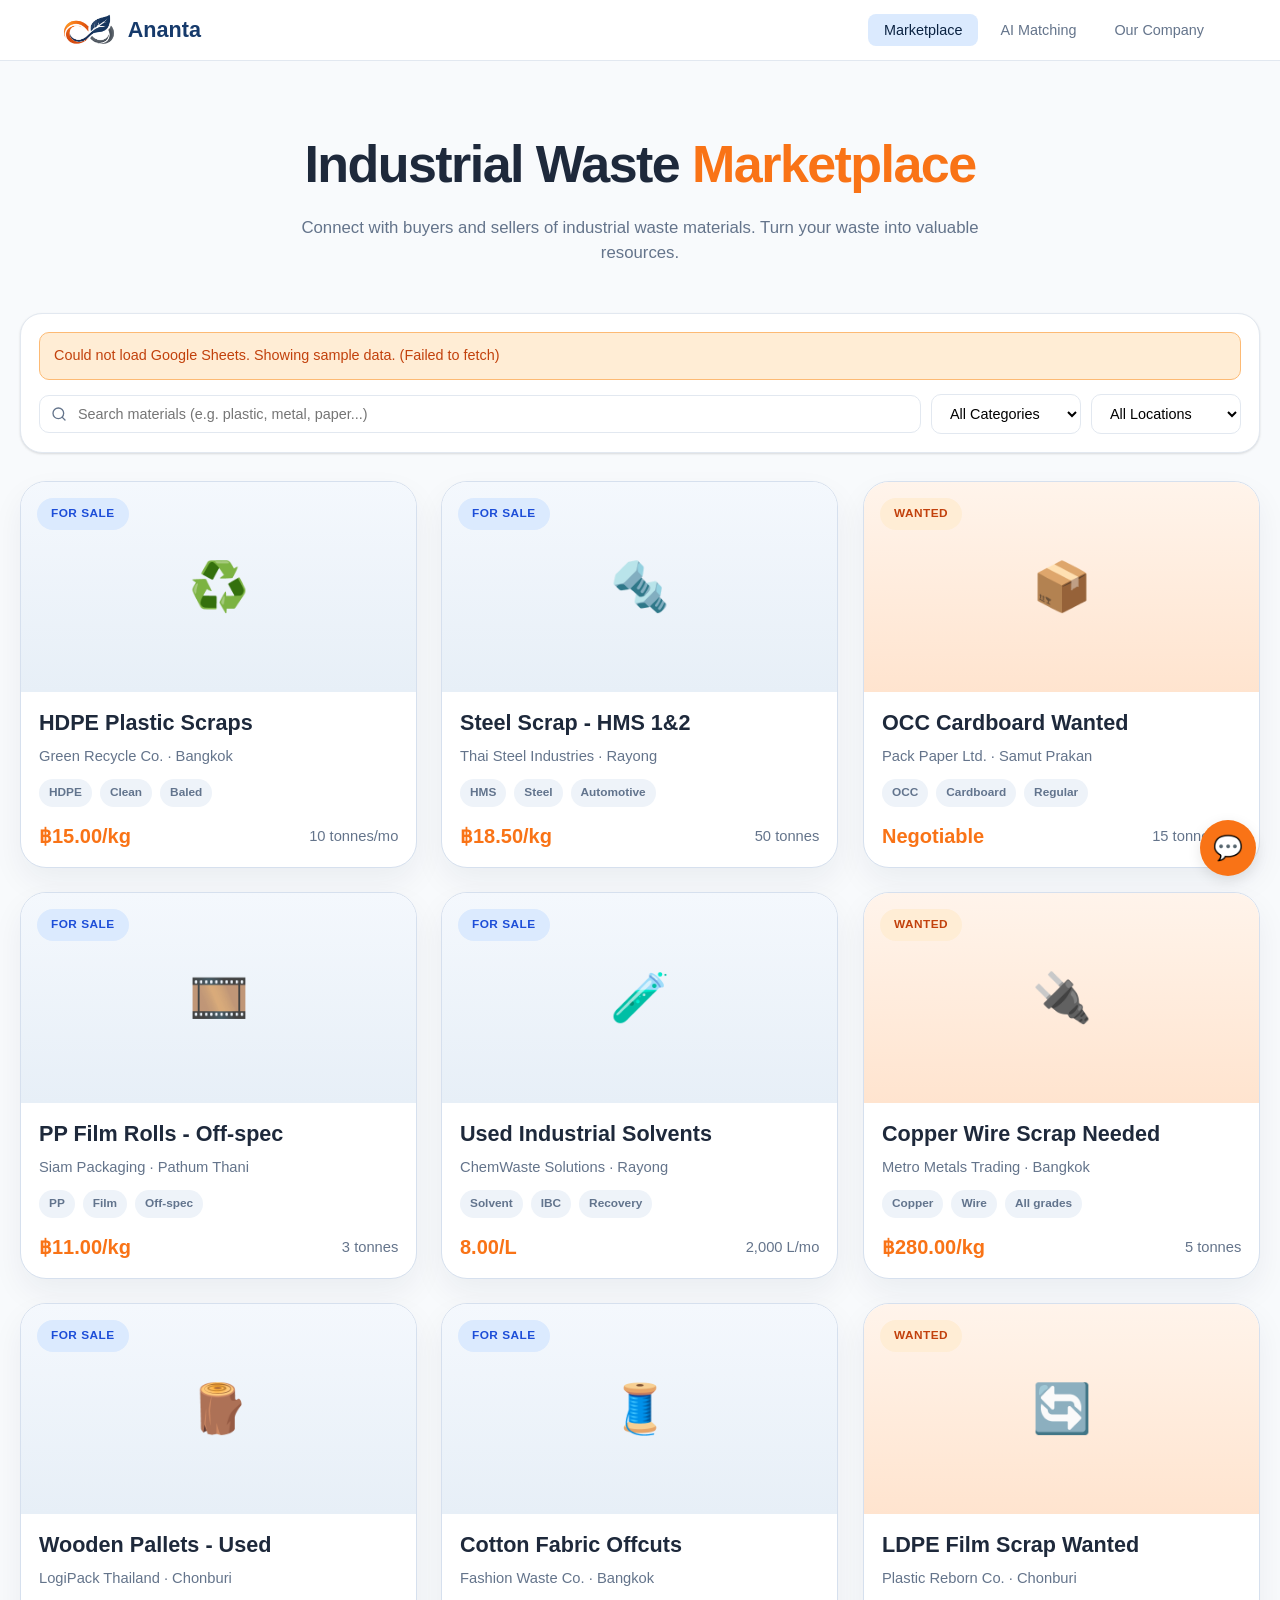
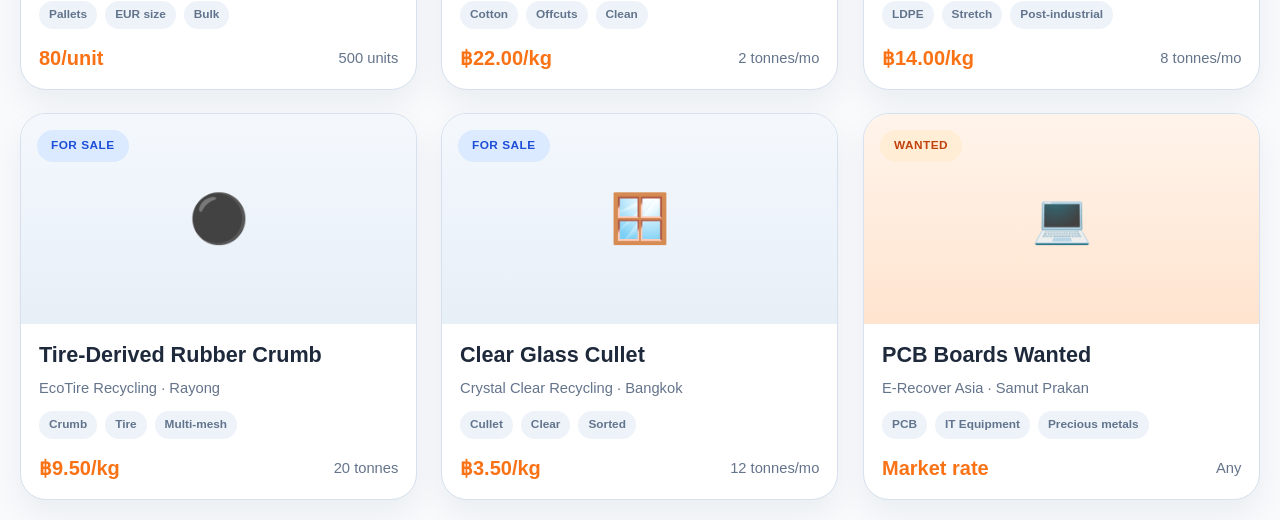
==== commit d9720868: "Add files via upload" ====
--- a/index.html
+++ b/index.html
@@ -219,7 +219,7 @@
   .toast.show { transform: translateX(-50%) translateY(0); opacity: 1; }
   .data-status { width: 100%; margin: 0 0 4px; padding: 12px 14px; border-radius: 10px; font-size: .9rem; border: 1px solid var(--border); background: #fff; color: var(--text-light); }
   .data-status.loading { background: #eff6ff; color: #1d4ed8; border-color: #bfdbfe; }
-  .data-status.success { background: #eff6ff; color: #1d4ed8; border-color: #bfdbfe; }
+  .data-status.success { background: #ecfdf5; color: #15803d; border-color: #86efac; }
   .data-status.error { background: #ffedd5; color: var(--accent-dark); border-color: #fdba74; }
 </style>
 </head>
@@ -255,11 +255,6 @@
     </div>
     <select class="filter-select" id="categoryFilter">
       <option value="">All Categories</option>
-    </select>
-    <select class="filter-select" id="typeFilter">
-      <option value="">Buy & Sell</option>
-      <option value="sell">For Sale</option>
-      <option value="buy">Wanted</option>
     </select>
     <select class="filter-select" id="locationFilter">
       <option value="">All Locations</option>
@@ -512,7 +507,7 @@
   //    }
   n8n: {
     enabled: true,                                        // เปิดใช้งาน n8n webhook
-    webhookUrl: 'https://drivy.app.n8n.cloud/webhook-test/5d011aae-5553-4e7b-9456-5d170cb63ee3',
+    webhookUrl: 'https://drivy.app.n8n.cloud/webhook/ananta-matching',
     timeout: 15000,                                       // timeout (ms)
     retries: 1,                                           // จำนวนครั้งที่ retry
     sendListingsContext: true,                             // ส่ง listings ไปด้วยเพื่อให้ AI วิเคราะห์
@@ -531,7 +526,6 @@
   DOM.marketplaceDetailPage = document.getElementById('marketplaceDetailPage');
   DOM.searchInput = document.getElementById('searchInput');
   DOM.categoryFilter = document.getElementById('categoryFilter');
-  DOM.typeFilter = document.getElementById('typeFilter');
   DOM.locationFilter = document.getElementById('locationFilter');
   DOM.dataStatus = document.getElementById('dataStatus');
   DOM.chatMessages = document.getElementById('chatMessages');
@@ -655,6 +649,10 @@
 const CATEGORY_EMOJIS = Object.fromEntries(CATEGORY_DEFINITIONS.map(category => [category.value, category.emoji]));
 const CATEGORY_LABELS = Object.fromEntries(CATEGORY_DEFINITIONS.map(category => [category.value, category.label]));
 const CATEGORY_ALIASES = Object.fromEntries(CATEGORY_DEFINITIONS.map(category => [category.value, category.aliases]));
+const TAG_STOP_WORDS = new Set([
+  'for', 'sale', 'buy', 'buyer', 'buyers', 'wanted', 'want', 'request', 'needed',
+  'need', 'seeking', 'looking', 'available', 'from', 'with', 'and', 'the', 'of'
+]);
 
 const fallbackListings = [
   { id:1, type:'sell', category:'plastic', title:'HDPE Plastic Scraps', desc:'Clean HDPE blow-mold scrap from beverage containers. Consistent supply of 8-10 tonnes monthly. Color: mixed. Baled and ready for pickup.', qty:'10 tonnes/mo', price:'15.00', location:'Bangkok', company:'Green Recycle Co.', tags:['HDPE','Clean','Baled'], emoji:'♻️', date:'2026-03-22' },
@@ -704,6 +702,64 @@
   return normalizedText.includes(' ' + normalizedAlias + ' ');
 }
 
+function inferCategoryFromText(value) {
+  const normalized = normalizeTextForCategory(value);
+  if (!normalized) return '';
+  for (const category of CATEGORY_DEFINITIONS) {
+    if (category.aliases.some(alias => categoryTextIncludesAlias(value, alias))) return category.value;
+  }
+  return '';
+}
+
+function normalizeTagKey(value) {
+  return String(value || '').toLowerCase().replace(/[^a-z0-9]+/g, ' ').trim();
+}
+
+function cleanTagCandidate(value) {
+  const cleaned = String(value || '')
+    .replace(/[()[\]{}]/g, ' ')
+    .replace(/\s+/g, ' ')
+    .trim()
+    .replace(/^[-–—,./]+|[-–—,./]+$/g, '');
+  const key = normalizeTagKey(cleaned);
+  if (!cleaned || !key || TAG_STOP_WORDS.has(key)) return '';
+  return cleaned;
+}
+
+function extractTitleTags(title) {
+  return String(title || '')
+    .split(/\s+/)
+    .map(cleanTagCandidate)
+    .filter(Boolean);
+}
+
+function buildListingTags({ rawTags, title, category, subcategory, materialType }) {
+  const candidates = [
+    subcategory,
+    materialType,
+    ...extractTitleTags(title),
+    ...String(rawTags || '').split(/[|,;/]/).map(tag => tag.trim()),
+    CATEGORY_LABELS[category]
+  ];
+  const tags = [];
+  const seen = new Set();
+
+  for (const candidate of candidates) {
+    const cleaned = cleanTagCandidate(candidate);
+    const key = normalizeTagKey(cleaned);
+    if (!cleaned || !key || seen.has(key)) continue;
+
+    const inferredCategory = inferCategoryFromText(cleaned);
+    if (inferredCategory && category && inferredCategory !== category) continue;
+
+    seen.add(key);
+    tags.push(cleaned);
+    if (tags.length === 3) break;
+  }
+
+  return tags.length ? tags : [CATEGORY_LABELS[category] || 'Material'];
+}
+
 function renderCategoryOptions() {
   if (DOM.categoryFilter) {
     DOM.categoryFilter.innerHTML =
@@ -753,7 +809,7 @@
   const category = normalizeCategory(rawCategory, [subcategory, materialType, title].filter(Boolean).join(' '));
   const type = (pickField(row, ['type', 'listing_type', 'buy_sell']) || 'sell').toLowerCase() === 'buy' ? 'buy' : 'sell';
   const rawTags = pickField(row, ['tags', 'keywords']);
-  const tags = rawTags ? rawTags.split(/[|,]/).map(t => t.trim()).filter(Boolean) : title.split(' ').slice(0, 3);
+  const tags = buildListingTags({ rawTags, title, category, subcategory, materialType });
 
   return {
     id: Number(pickField(row, ['id', 'listing_id'])) || Date.now() + index,
@@ -877,12 +933,10 @@
 function filterListings() {
   const q = DOM.searchInput.value.toLowerCase();
   const cat = DOM.categoryFilter.value;
-  const type = DOM.typeFilter.value;
   const loc = DOM.locationFilter.value;
   const filtered = listings.filter(l => {
     if (q && !l.title.toLowerCase().includes(q) && !l.desc.toLowerCase().includes(q) && !l.tags.join(' ').toLowerCase().includes(q)) return false;
     if (!matchesSelectedCategory(l, cat)) return false;
-    if (type && l.type !== type) return false;
     if (loc && l.location !== loc) return false;
     return true;
   });
@@ -1006,7 +1060,7 @@
     price: document.getElementById('addPrice').value || 'Negotiable',
     location: document.getElementById('addLocation').value,
     company: document.getElementById('addCompany').value,
-    tags: document.getElementById('addTitle').value.split(' ').slice(0, 3),
+    tags: buildListingTags({ rawTags: '', title: document.getElementById('addTitle').value, category: cat, subcategory: '', materialType: '' }),
     emoji: CATEGORY_EMOJIS[cat] || '📦',
     date: new Date().toISOString().split('T')[0]
   };
@@ -1253,7 +1307,6 @@
   // Filter inputs
   DOM.searchInput.addEventListener('input', debouncedFilter);
   DOM.categoryFilter.addEventListener('change', filterListings);
-  DOM.typeFilter.addEventListener('change', filterListings);
   DOM.locationFilter.addEventListener('change', filterListings);
 
   document.getElementById('addListingForm').addEventListener('submit', submitListing);
